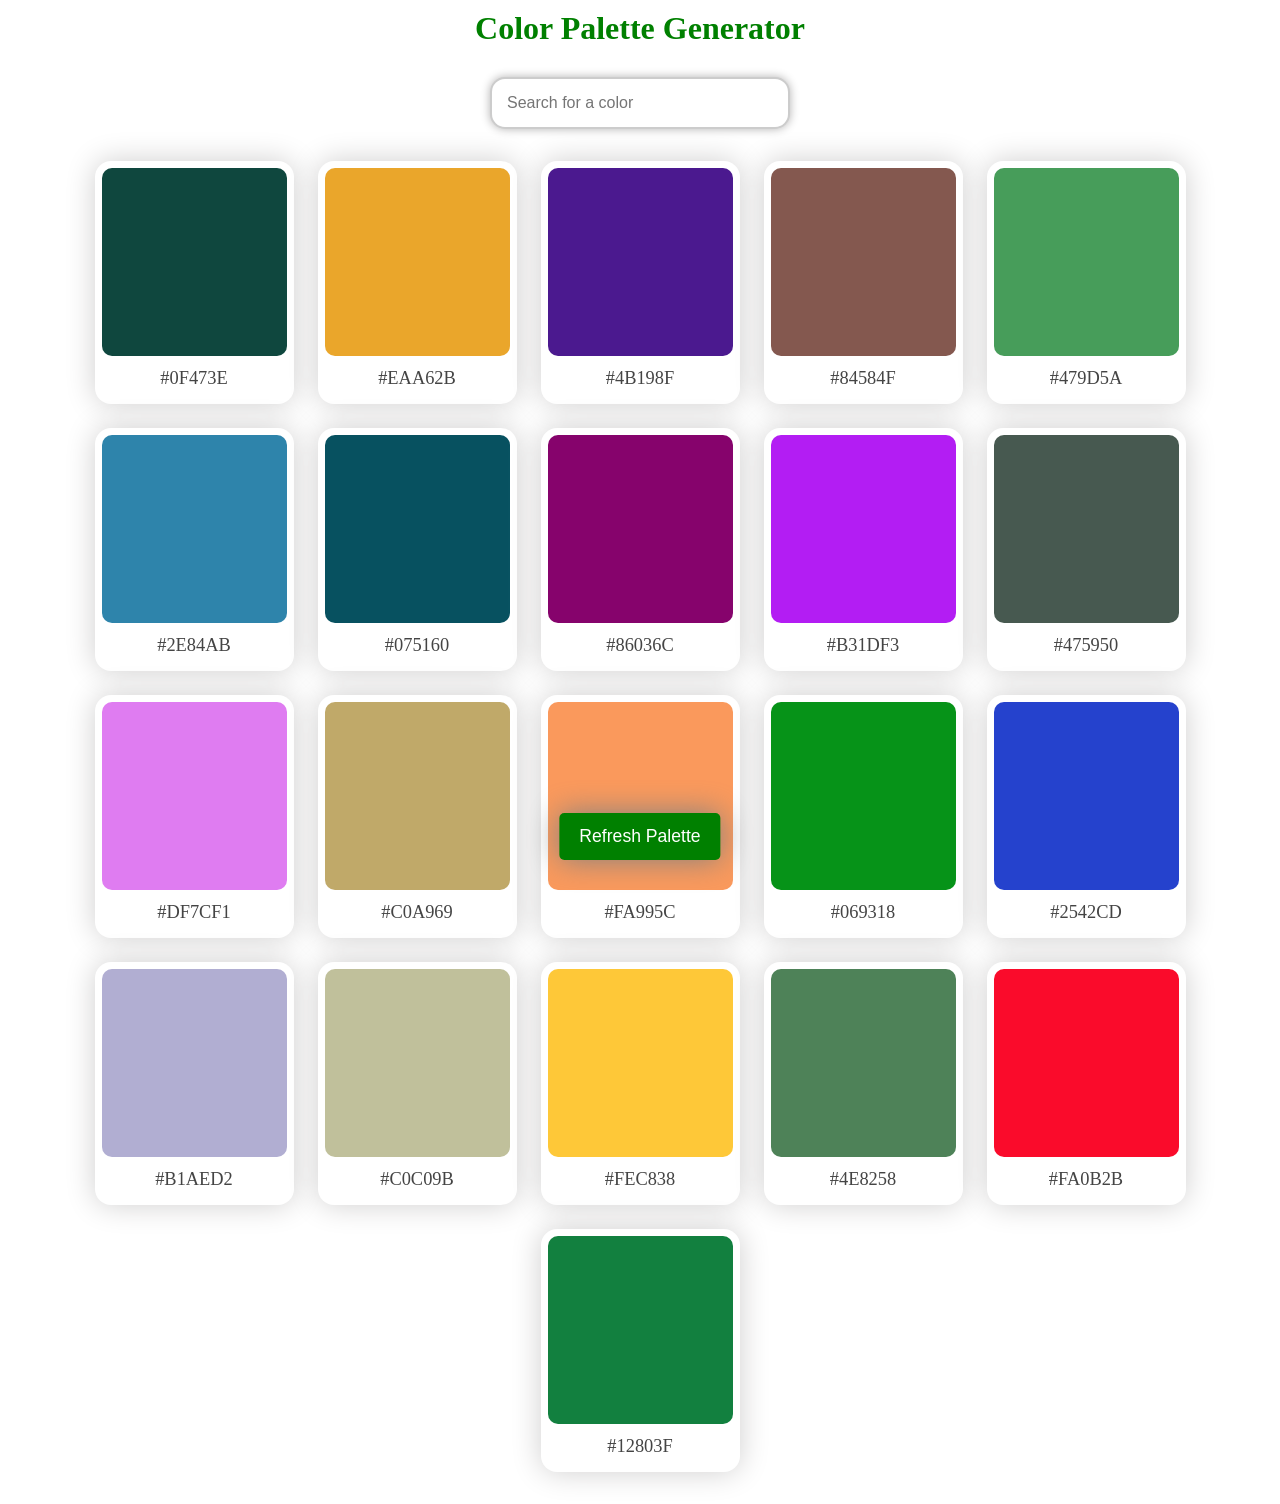
==== test.html @ bf0a802c "first Commit" ====
<!DOCTYPE html>
<html lang="en">

<head>
	<meta charset="UTF-8">
	<meta name="viewport" content="width=device-width,
	initial-scale=1.0">
	<title>Color Palette Generator</title>
	<style>
		* {
			margin: 0;
			padding: 0;
			box-sizing: border-box;
		}

		.container {
			margin: 20px;
			display: flex;
			justify-content: center;
			flex-wrap: wrap;
		}

		.container .color {
			margin: 12px;
			padding: 7px;
			list-style: none;
			cursor: pointer;
			text-align: center;
			background: #fff;
			border-radius: 16px;
			box-shadow: 0 0px 30px 0px rgb(207, 206, 206);
			transition: all 0.3s ease;
		}

		h1 {
			text-align: center;
			padding: 10px;
			color: green;
		}

		.container .color:active {
			transform: scale(0.95);
		}

		.color .rect-box {
			width: 185px;
			height: 188px;
			border-radius: 10px;
		}

		.color:hover .rect-box {
			filter: brightness(107%);
		}

		.color .hex-value {
			display: block;
			color: #444;
			user-select: none;
			font-weight: 500;
			font-size: 1.15rem;
			margin: 12px 0 8px;
			text-transform: uppercase;
		}

		.refresh-btn {
			position: fixed;
			left: 50%;
			bottom: 40px;
			color: #fff;
			cursor: pointer;
			outline: none;
			font-weight: 500;
			font-size: 1.1rem;
			border-radius: 5px;
			background: green;
			padding: 13px 20px;
			border: none;
			transform: translateX(-50%);
			box-shadow: 0 0px 30px 0px grey;
			transition: all 0.3s ease;
		}

		.refresh-btn:hover {
			background: rgb(4, 95, 4);
		}

		.copied-message {
			margin: 10px;
			color: crimson;
			font-weight: bold;
			font-family: 'Courier New',
				Courier, monospace;
		}

		.search-container {
			position: relative;
			margin: 20px auto;
			width: 300px;
		}

		.search-input {
			width: 100%;
			padding: 15px;
			border: 2px solid #ccc;
			border-radius: 15px;
			font-size: 16px;
			outline: none;
			transition: border-color 0.3s;
			box-shadow: 0 0px 10px 0px #b3b2b2;
		}

		.search-input:hover {
			border-color: #007bff;
		}

		@media screen and (max-width: 500px) {
			.container {
				margin: 10px;
			}

			.container .color {
				margin: 8px;
				padding: 5px;
				width: calc(100% / 2 - 20px);
			}

			.color .rect-box {
				width: 100%;
				height: 148px;
			}

			.color .hex-value {
				font-size: 1.05rem;
			}

			.refresh-btn {
				font-size: 1rem;
			}
		}
	</style>
</head>

<body>
	<h1>Color Palette Generator</h1>

	<div class="search-container">
		<input type="text" class="search-input"
			placeholder="Search for a color"
			id="searchInput">
	</div>

	<ul id="colorList" class="container"></ul>

	<button class="refresh-btn" id="refreshBtn">
		Refresh Palette
	</button>

	<script>
		document.addEventListener("DOMContentLoaded", function () {
			const colorList = document.getElementById('colorList');
			const searchInput = document.getElementById('searchInput');
			const refreshBtn = document.getElementById('refreshBtn');

			// Initial color palette generation
			generateColorPalette();

			// Generate color palette function
			function generateColorPalette() {
				const maxColorBoxes = 21;
				const colorListArray = [];

				for (let i = 0; i < maxColorBoxes; i++) {
					const randomHexColor = '#' +
						Math.floor(Math.random()
						* 0xffffff).toString(16).padStart(6, '0');
					colorListArray.push(randomHexColor);
				}

				renderColorList(colorListArray);
			}

			// Render color list
			function renderColorList(colorListArray) {
				colorList.innerHTML = ''; // Clear previous list

				colorListArray.forEach((hexValue, index) => {
					const listItem = document.createElement('li');
					listItem.classList.add('color');
					listItem.innerHTML = `
						<div class="rect-box" style="background:
						${hexValue}"></div>
						<span class="hex-value">${hexValue}</span>
					`;
					listItem.addEventListener('click', () =>
						copyColorToClipboard(hexValue, index));
					colorList.appendChild(listItem);
				});
			}

			// Copy color to clipboard
			function copyColorToClipboard(hexValue, index) {
				navigator.clipboard.writeText(hexValue)
					.then(() => {
						alert('Copied');
					})
					.catch(() => {
						alert('Failed to copy the color code!');
					});
			}

			// Search input event listener
			searchInput.addEventListener('input', () => {
				const searchValue = searchInput.value.toLowerCase();

				const colorMapping = {
					red: ["#FF0000", "#FF5733",
						"#c21919", "#FF6347", "#FF4500"],
					green: ["#00FF00", "#33FF73", "#C3FF00",
						"#228B22", "#008000"],
					blue: ["#0000FF", "#3373FF", "#00C3FF",
						"#1E90FF", "#4169E1"],
					// Add more color mappings as needed
				};

				const matchingColors = colorMapping[searchValue] || [];

				if (matchingColors.length > 0) {
					renderColorList(matchingColors);
				} else {
					generateColorPalette();
				}
			});

			// Refresh button event listener
			refreshBtn.addEventListener('click',
					generateColorPalette);
		});
	</script>
</body>

</html>
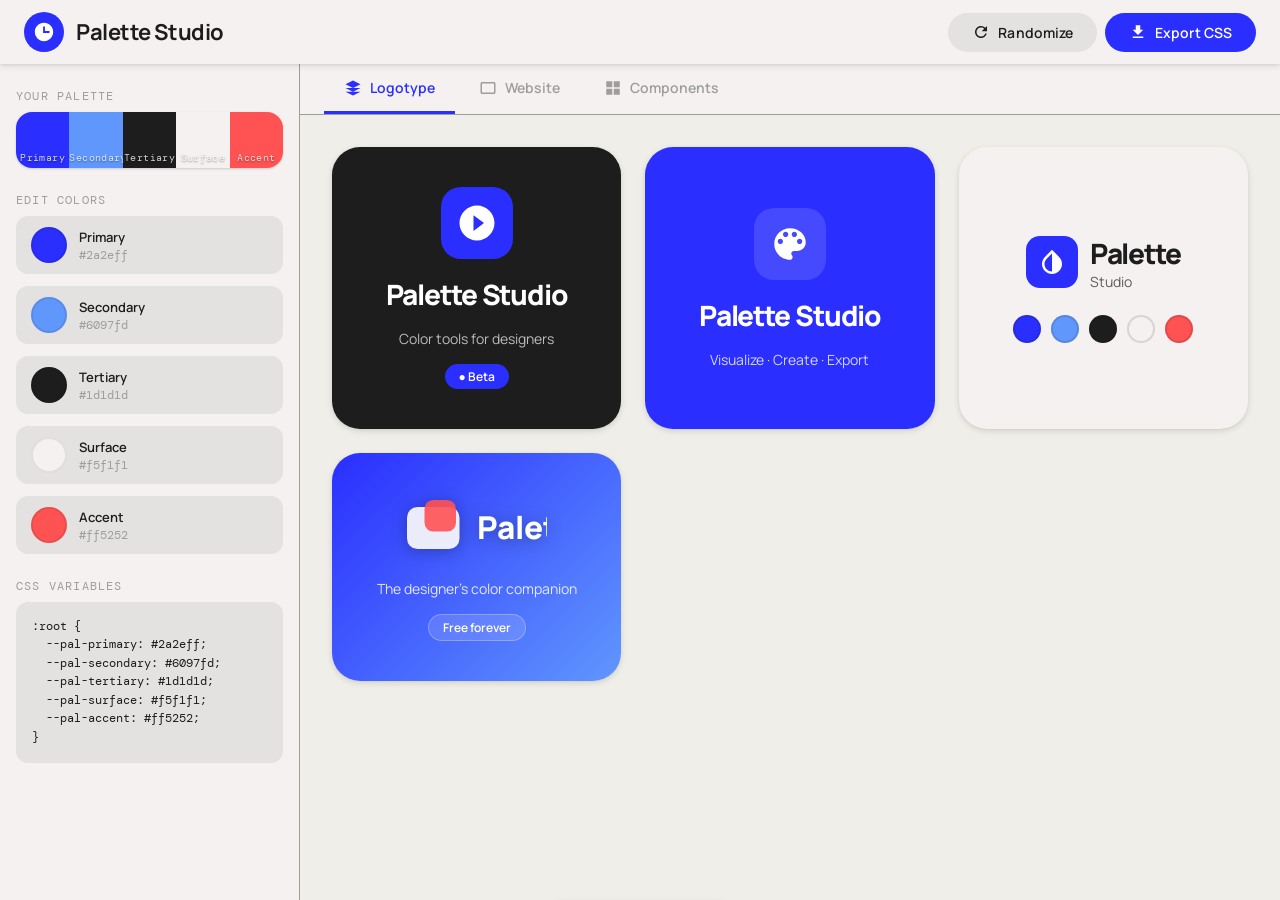
==== commit 8e15c148: "commit home" ====
--- a/test.html
+++ b/test.html
@@ -1,241 +1,1304 @@
 <!DOCTYPE html>
 <html lang="en">
-
 <head>
-	<meta charset="UTF-8">
-	<meta name="viewport" content="width=device-width,
-	initial-scale=1.0">
-	<title>Color Palette Generator</title>
-	<style>
-		* {
-			margin: 0;
-			padding: 0;
-			box-sizing: border-box;
-		}
-
-		.container {
-			margin: 20px;
-			display: flex;
-			justify-content: center;
-			flex-wrap: wrap;
-		}
-
-		.container .color {
-			margin: 12px;
-			padding: 7px;
-			list-style: none;
-			cursor: pointer;
-			text-align: center;
-			background: #fff;
-			border-radius: 16px;
-			box-shadow: 0 0px 30px 0px rgb(207, 206, 206);
-			transition: all 0.3s ease;
-		}
-
-		h1 {
-			text-align: center;
-			padding: 10px;
-			color: green;
-		}
-
-		.container .color:active {
-			transform: scale(0.95);
-		}
-
-		.color .rect-box {
-			width: 185px;
-			height: 188px;
-			border-radius: 10px;
-		}
-
-		.color:hover .rect-box {
-			filter: brightness(107%);
-		}
-
-		.color .hex-value {
-			display: block;
-			color: #444;
-			user-select: none;
-			font-weight: 500;
-			font-size: 1.15rem;
-			margin: 12px 0 8px;
-			text-transform: uppercase;
-		}
-
-		.refresh-btn {
-			position: fixed;
-			left: 50%;
-			bottom: 40px;
-			color: #fff;
-			cursor: pointer;
-			outline: none;
-			font-weight: 500;
-			font-size: 1.1rem;
-			border-radius: 5px;
-			background: green;
-			padding: 13px 20px;
-			border: none;
-			transform: translateX(-50%);
-			box-shadow: 0 0px 30px 0px grey;
-			transition: all 0.3s ease;
-		}
-
-		.refresh-btn:hover {
-			background: rgb(4, 95, 4);
-		}
-
-		.copied-message {
-			margin: 10px;
-			color: crimson;
-			font-weight: bold;
-			font-family: 'Courier New',
-				Courier, monospace;
-		}
-
-		.search-container {
-			position: relative;
-			margin: 20px auto;
-			width: 300px;
-		}
-
-		.search-input {
-			width: 100%;
-			padding: 15px;
-			border: 2px solid #ccc;
-			border-radius: 15px;
-			font-size: 16px;
-			outline: none;
-			transition: border-color 0.3s;
-			box-shadow: 0 0px 10px 0px #b3b2b2;
-		}
-
-		.search-input:hover {
-			border-color: #007bff;
-		}
-
-		@media screen and (max-width: 500px) {
-			.container {
-				margin: 10px;
-			}
-
-			.container .color {
-				margin: 8px;
-				padding: 5px;
-				width: calc(100% / 2 - 20px);
-			}
-
-			.color .rect-box {
-				width: 100%;
-				height: 148px;
-			}
-
-			.color .hex-value {
-				font-size: 1.05rem;
-			}
-
-			.refresh-btn {
-				font-size: 1rem;
-			}
-		}
-	</style>
+  <meta charset="UTF-8">
+  <meta name="viewport" content="width=device-width, initial-scale=1.0">
+  <title>Palette Studio</title>
+  <link rel="preconnect" href="https://fonts.googleapis.com">
+  <link rel="preconnect" href="https://fonts.gstatic.com" crossorigin>
+  <link href="https://fonts.googleapis.com/css2?family=DM+Mono:ital,wght@0,400;1,500&family=Manrope:wght@200..800&display=swap" rel="stylesheet">
+  <style>
+    /* ── MD3 TOKENS ───────────────────────────────────────────── */
+    :root {
+      --md-sys-color-primary:        #2a2eff;
+      --md-sys-color-on-primary:     #ffffff;
+      --md-sys-color-secondary:      #6097fd;
+      --md-sys-color-on-secondary:   #ffffff;
+      --md-sys-color-tertiary:       #1d1d1d;
+      --md-sys-color-on-tertiary:    #f5f1f1;
+      --md-sys-color-surface:        #f5f1f1;
+      --md-sys-color-on-surface:     #1d1d1d;
+      --md-sys-color-outline:        #9f9c9c;
+      --md-sys-color-surface-variant:#e4e1e1;
+
+      --font-main:  "Manrope", sans-serif;
+      --font-label: "DM Mono", monospace;
+
+      --md-sys-shape-medium: 12px;
+      --md-sys-shape-large:  28px;
+      --md-sys-shape-xl:     28px;
+
+      --elevation-1: 0 1px 2px rgba(0,0,0,.06), 0 1px 3px rgba(0,0,0,.10);
+      --elevation-2: 0 1px 2px rgba(0,0,0,.04), 0 2px 6px rgba(0,0,0,.12);
+      --elevation-3: 0 4px 8px rgba(0,0,0,.08), 0 2px 6px rgba(0,0,0,.10);
+
+      /* Palette slots (controlled by user) */
+      --pal-primary:   #2a2eff;
+      --pal-secondary: #6097fd;
+      --pal-tertiary:  #1d1d1d;
+      --pal-surface:   #f5f1f1;
+      --pal-accent:    #ff5252;
+    }
+
+    *, *::before, *::after { box-sizing: border-box; margin: 0; padding: 0; }
+
+    body {
+      font-family: var(--font-main);
+      background: #f0eee8;
+      min-height: 100vh;
+      color: var(--md-sys-color-on-surface);
+    }
+
+    /* ── APP SHELL ────────────────────────────────────────────── */
+    .shell {
+      display: grid;
+      grid-template-rows: auto 1fr;
+      min-height: 100vh;
+    }
+
+    /* ── TOP APP BAR ──────────────────────────────────────────── */
+    .topbar {
+      background: var(--md-sys-color-surface);
+      box-shadow: var(--elevation-2);
+      padding: 0 1.5rem;
+      height: 64px;
+      display: flex;
+      align-items: center;
+      justify-content: space-between;
+      position: sticky;
+      top: 0;
+      z-index: 100;
+    }
+
+    .topbar__brand {
+      display: flex; align-items: center; gap: .75rem;
+    }
+
+    .topbar__icon {
+      width: 40px; height: 40px; border-radius: 50%;
+      background: var(--md-sys-color-primary);
+      display: grid; place-items: center;
+    }
+
+    .topbar__icon svg { width: 22px; height: 22px; fill: white; }
+
+    .topbar__title {
+      font-size: 1.375rem; font-weight: 700;
+      letter-spacing: -.02em;
+    }
+
+    .topbar__actions { display: flex; gap: .5rem; }
+
+    /* ── BODY LAYOUT ──────────────────────────────────────────── */
+    .body {
+      display: grid;
+      grid-template-columns: 300px 1fr;
+      gap: 0;
+      align-items: start;
+    }
+
+    /* ── SIDEBAR ──────────────────────────────────────────────── */
+    .sidebar {
+      background: var(--md-sys-color-surface);
+      border-right: 1px solid var(--md-sys-color-outline);
+      height: calc(100vh - 64px);
+      overflow-y: auto;
+      position: sticky;
+      top: 64px;
+      padding: 1.5rem 1rem;
+      display: flex;
+      flex-direction: column;
+      gap: 1.5rem;
+    }
+
+    .sidebar__section-title {
+      font-family: var(--font-label);
+      font-size: .75rem;
+      letter-spacing: .1em;
+      text-transform: uppercase;
+      color: var(--md-sys-color-outline);
+      margin-bottom: .5rem;
+    }
+
+    /* ── COLOR SLOT ──────────────────────────────────────────── */
+    .color-slots { display: flex; flex-direction: column; gap: .75rem; }
+
+    .color-slot {
+      display: flex;
+      align-items: center;
+      gap: .75rem;
+      background: var(--md-sys-color-surface-variant);
+      border-radius: var(--md-sys-shape-medium);
+      padding: .625rem .875rem;
+      cursor: pointer;
+      transition: box-shadow .2s;
+      border: 1.5px solid transparent;
+    }
+
+    .color-slot:hover { box-shadow: var(--elevation-2); }
+    .color-slot.active { border-color: var(--md-sys-color-primary); }
+
+    .color-slot__swatch {
+      width: 36px; height: 36px;
+      border-radius: 50%;
+      border: 2px solid rgba(0,0,0,.08);
+      flex-shrink: 0;
+      transition: transform .2s;
+      position: relative;
+      overflow: hidden;
+    }
+
+    .color-slot:hover .color-slot__swatch { transform: scale(1.1); }
+
+    .color-slot__swatch input[type="color"] {
+      position: absolute;
+      inset: -4px;
+      width: calc(100% + 8px);
+      height: calc(100% + 8px);
+      opacity: 0;
+      cursor: pointer;
+      border: none;
+      padding: 0;
+    }
+
+    .color-slot__info { flex: 1; min-width: 0; }
+    .color-slot__name {
+      font-size: .8125rem; font-weight: 600; display: block;
+    }
+    .color-slot__hex {
+      font-family: var(--font-label);
+      font-size: .75rem;
+      color: var(--md-sys-color-outline);
+      display: block;
+      margin-top: 1px;
+    }
+
+    /* ── MD3 FILLED BUTTON ────────────────────────────────────── */
+    .md-btn {
+      display: inline-flex; align-items: center; gap: .5rem;
+      padding: .625rem 1.5rem;
+      border-radius: var(--md-sys-shape-xl);
+      border: none;
+      font-family: var(--font-main);
+      font-size: .875rem;
+      font-weight: 600;
+      letter-spacing: .00625em;
+      cursor: pointer;
+      transition: box-shadow .2s, opacity .2s;
+    }
+
+    .md-btn--filled {
+      background: var(--md-sys-color-primary);
+      color: var(--md-sys-color-on-primary);
+    }
+    .md-btn--filled:hover { box-shadow: var(--elevation-3); opacity: .92; }
+
+    .md-btn--tonal {
+      background: var(--md-sys-color-surface-variant);
+      color: var(--md-sys-color-on-surface);
+    }
+    .md-btn--tonal:hover { box-shadow: var(--elevation-2); }
+
+    .md-btn--text {
+      background: transparent;
+      color: var(--md-sys-color-primary);
+      padding: .625rem .75rem;
+    }
+    .md-btn--text:hover { background: rgba(42,46,255,.08); }
+
+    /* ── NAVIGATION RAIL (tabs) ───────────────────────────────── */
+    .tab-nav {
+      display: flex;
+      background: var(--md-sys-color-surface);
+      border-bottom: 1px solid var(--md-sys-color-outline);
+      padding: 0 1.5rem;
+      gap: .25rem;
+    }
+
+    .tab-nav__item {
+      display: flex; align-items: center; gap: .5rem;
+      padding: .875rem 1.25rem;
+      border: none;
+      background: transparent;
+      font-family: var(--font-main);
+      font-size: .875rem;
+      font-weight: 600;
+      color: var(--md-sys-color-outline);
+      cursor: pointer;
+      border-bottom: 3px solid transparent;
+      transition: color .2s, border-color .2s;
+      position: relative;
+    }
+
+    .tab-nav__item.active {
+      color: var(--md-sys-color-primary);
+      border-bottom-color: var(--md-sys-color-primary);
+    }
+
+    .tab-nav__item svg { width: 18px; height: 18px; }
+
+    /* ── CANVAS ───────────────────────────────────────────────── */
+    .canvas-wrap {
+      flex: 1;
+      display: flex;
+      flex-direction: column;
+    }
+
+    .canvas {
+      padding: 2rem;
+      min-height: calc(100vh - 64px - 52px);
+      overflow-y: auto;
+    }
+
+    /* ── PREVIEW PANELS ───────────────────────────────────────── */
+    .preview { display: none; }
+    .preview.active { display: block; }
+
+    /* ======================================================
+       PREVIEW 1 — LOGOTYPE
+    ====================================================== */
+    .logo-preview {
+      display: grid;
+      gap: 1.5rem;
+      grid-template-columns: repeat(auto-fit, minmax(280px, 1fr));
+    }
+
+    .logo-card {
+      border-radius: var(--md-sys-shape-large);
+      overflow: hidden;
+      box-shadow: var(--elevation-2);
+      padding: 2.5rem;
+      display: flex;
+      flex-direction: column;
+      align-items: center;
+      justify-content: center;
+      gap: 1rem;
+      min-height: 200px;
+    }
+
+    .logo-mark {
+      width: 72px; height: 72px;
+      border-radius: 20px;
+      display: grid; place-items: center;
+    }
+
+    .logo-mark svg { width: 42px; height: 42px; }
+
+    .logo-wordmark {
+      font-size: 1.75rem;
+      font-weight: 800;
+      letter-spacing: -.04em;
+    }
+
+    .logo-tagline {
+      font-size: .875rem;
+      opacity: .7;
+    }
+
+    .logo-badge {
+      display: inline-flex;
+      align-items: center;
+      gap: .375rem;
+      padding: .25rem .875rem;
+      border-radius: 999px;
+      font-size: .75rem;
+      font-weight: 600;
+    }
+
+    /* ======================================================
+       PREVIEW 2 — WEBSITE
+    ====================================================== */
+    .site-preview {
+      border-radius: var(--md-sys-shape-large);
+      overflow: hidden;
+      box-shadow: var(--elevation-3);
+    }
+
+    /* mini browser chrome */
+    .browser-bar {
+      background: #e8e8e8;
+      padding: .5rem 1rem;
+      display: flex;
+      align-items: center;
+      gap: .75rem;
+    }
+
+    .browser-dots { display: flex; gap: .375rem; }
+    .browser-dot {
+      width: 12px; height: 12px;
+      border-radius: 50%;
+    }
+
+    .browser-url {
+      flex: 1;
+      background: white;
+      border-radius: 999px;
+      padding: .2rem .875rem;
+      font-family: var(--font-label);
+      font-size: .75rem;
+      color: #555;
+    }
+
+    /* site nav */
+    .site-nav {
+      display: flex;
+      align-items: center;
+      justify-content: space-between;
+      padding: 1rem 2rem;
+    }
+
+    .site-nav__logo { font-weight: 800; font-size: 1.125rem; }
+    .site-nav__links { display: flex; gap: 1.5rem; }
+    .site-nav__link { font-size: .875rem; opacity: .8; }
+
+    /* hero section */
+    .site-hero {
+      padding: 4rem 2rem 3rem;
+      text-align: center;
+    }
+
+    .site-hero__label {
+      display: inline-block;
+      padding: .25rem 1rem;
+      border-radius: 999px;
+      font-size: .75rem;
+      font-weight: 700;
+      letter-spacing: .05em;
+      text-transform: uppercase;
+      margin-bottom: 1.25rem;
+    }
+
+    .site-hero__h1 {
+      font-size: clamp(2rem, 4vw, 3rem);
+      font-weight: 800;
+      line-height: 1.1;
+      letter-spacing: -.03em;
+      margin-bottom: 1rem;
+    }
+
+    .site-hero__sub {
+      font-size: 1rem;
+      opacity: .7;
+      max-width: 440px;
+      margin: 0 auto 2rem;
+    }
+
+    .site-hero__ctas { display: flex; gap: .75rem; justify-content: center; }
+
+    .site-btn {
+      display: inline-flex;
+      align-items: center;
+      gap: .5rem;
+      padding: .75rem 1.75rem;
+      border-radius: 999px;
+      font-size: .9375rem;
+      font-weight: 700;
+      border: none;
+      cursor: pointer;
+    }
+
+    /* feature cards */
+    .site-cards {
+      display: grid;
+      grid-template-columns: repeat(3, 1fr);
+      gap: 1rem;
+      padding: 1.5rem 2rem 2.5rem;
+    }
+
+    .site-card {
+      border-radius: 16px;
+      padding: 1.25rem;
+    }
+
+    .site-card__icon {
+      width: 40px; height: 40px;
+      border-radius: 12px;
+      display: grid; place-items: center;
+      margin-bottom: .75rem;
+    }
+
+    .site-card__icon svg { width: 22px; height: 22px; }
+    .site-card__title { font-weight: 700; font-size: .9375rem; margin-bottom: .375rem; }
+    .site-card__desc { font-size: .8125rem; opacity: .7; line-height: 1.5; }
+
+    /* ======================================================
+       PREVIEW 3 — COMPONENTS
+    ====================================================== */
+    .comp-grid {
+      display: grid;
+      grid-template-columns: repeat(auto-fit, minmax(280px, 1fr));
+      gap: 1.5rem;
+    }
+
+    .comp-card {
+      background: white;
+      border-radius: var(--md-sys-shape-large);
+      padding: 1.5rem;
+      box-shadow: var(--elevation-1);
+    }
+
+    .comp-card__title {
+      font-family: var(--font-label);
+      font-size: .6875rem;
+      text-transform: uppercase;
+      letter-spacing: .1em;
+      color: var(--md-sys-color-outline);
+      margin-bottom: 1.25rem;
+      padding-bottom: .625rem;
+      border-bottom: 1px solid var(--md-sys-color-outline);
+    }
+
+    /* Buttons set */
+    .btn-set { display: flex; flex-wrap: wrap; gap: .625rem; }
+
+    .c-btn {
+      display: inline-flex;
+      align-items: center;
+      gap: .4rem;
+      padding: .5rem 1.25rem;
+      border-radius: 999px;
+      font-size: .8125rem;
+      font-weight: 600;
+      border: none;
+      cursor: pointer;
+    }
+
+    /* Badges */
+    .badge-set { display: flex; flex-wrap: wrap; gap: .5rem; }
+
+    .c-badge {
+      display: inline-flex;
+      align-items: center;
+      gap: .3rem;
+      padding: .25rem .75rem;
+      border-radius: 999px;
+      font-size: .75rem;
+      font-weight: 700;
+    }
+
+    /* Input */
+    .c-input-wrap { position: relative; }
+    .c-input-label {
+      font-size: .75rem;
+      font-weight: 600;
+      display: block;
+      margin-bottom: .375rem;
+    }
+
+    .c-input {
+      width: 100%;
+      padding: .625rem 1rem;
+      border-radius: 12px;
+      border: 1.5px solid var(--md-sys-color-outline);
+      font-family: var(--font-main);
+      font-size: .875rem;
+      background: var(--md-sys-color-surface);
+    }
+
+    .c-input:focus { outline: none; }
+
+    /* Switch */
+    .switch-set { display: flex; flex-direction: column; gap: .625rem; }
+
+    .c-switch-row {
+      display: flex;
+      align-items: center;
+      justify-content: space-between;
+    }
+
+    .c-switch-label { font-size: .875rem; font-weight: 500; }
+
+    .c-switch {
+      width: 48px; height: 28px;
+      border-radius: 999px;
+      position: relative;
+      cursor: pointer;
+      border: 2px solid;
+      transition: background .25s, border-color .25s;
+    }
+
+    .c-switch__thumb {
+      position: absolute;
+      top: 50%;
+      transform: translateY(-50%);
+      width: 20px; height: 20px;
+      border-radius: 50%;
+      background: white;
+      transition: left .25s, width .2s;
+      left: 2px;
+    }
+
+    .c-switch.on .c-switch__thumb { left: calc(100% - 22px); }
+
+    /* Progress */
+    .c-progress-wrap { display: flex; flex-direction: column; gap: .75rem; }
+
+    .c-progress-label { font-size: .8125rem; font-weight: 500; display: flex; justify-content: space-between; }
+
+    .c-progress-bar {
+      height: 8px;
+      border-radius: 999px;
+      overflow: hidden;
+      background: var(--md-sys-color-surface-variant);
+    }
+
+    .c-progress-fill {
+      height: 100%;
+      border-radius: 999px;
+      transition: width .4s;
+    }
+
+    /* Avatar group */
+    .avatar-group { display: flex; gap: .5rem; flex-wrap: wrap; }
+
+    .c-avatar {
+      width: 44px; height: 44px;
+      border-radius: 50%;
+      display: grid; place-items: center;
+      font-weight: 700; font-size: .875rem;
+      border: 2px solid white;
+    }
+
+    /* Alert card */
+    .c-alert {
+      display: flex;
+      gap: .75rem;
+      padding: .875rem 1rem;
+      border-radius: 12px;
+      margin-bottom: .625rem;
+    }
+
+    .c-alert__icon { flex-shrink: 0; }
+    .c-alert__icon svg { width: 20px; height: 20px; }
+    .c-alert__title { font-size: .875rem; font-weight: 700; }
+    .c-alert__body { font-size: .8125rem; opacity: .8; margin-top: .125rem; }
+
+    /* ── PALETTE DISPLAY ──────────────────────────────────────── */
+    .palette-strip {
+      display: flex;
+      border-radius: 16px;
+      overflow: hidden;
+      height: 56px;
+      box-shadow: var(--elevation-1);
+    }
+
+    .palette-strip__swatch {
+      flex: 1;
+      position: relative;
+      cursor: pointer;
+    }
+
+    .palette-strip__name {
+      position: absolute;
+      bottom: 4px;
+      left: 0; right: 0;
+      text-align: center;
+      font-family: var(--font-label);
+      font-size: .6rem;
+      color: rgba(255,255,255,.8);
+      text-shadow: 0 1px 2px rgba(0,0,0,.4);
+      letter-spacing: .04em;
+    }
+
+    /* ── EXPORT CHIP AREA ─────────────────────────────────────── */
+    .export-area {
+      margin-top: .5rem;
+      background: var(--md-sys-color-surface-variant);
+      border-radius: var(--md-sys-shape-medium);
+      padding: 1rem;
+    }
+
+    .export-code {
+      font-family: var(--font-label);
+      font-size: .72rem;
+      line-height: 1.6;
+      white-space: pre;
+      overflow-x: auto;
+      color: var(--md-sys-color-on-surface);
+    }
+
+    /* scrollbar */
+    ::-webkit-scrollbar { width: 6px; height: 6px; }
+    ::-webkit-scrollbar-track { background: transparent; }
+    ::-webkit-scrollbar-thumb { background: var(--md-sys-color-outline); border-radius: 3px; }
+
+    /* ── TOAST ────────────────────────────────────────────────── */
+    .toast {
+      position: fixed;
+      bottom: 2rem;
+      left: 50%;
+      transform: translateX(-50%) translateY(80px);
+      background: var(--md-sys-color-on-surface);
+      color: var(--md-sys-color-surface);
+      padding: .875rem 1.5rem;
+      border-radius: 12px;
+      font-size: .875rem;
+      font-weight: 600;
+      box-shadow: var(--elevation-3);
+      transition: transform .35s cubic-bezier(.34,1.56,.64,1);
+      z-index: 999;
+      white-space: nowrap;
+    }
+
+    .toast.show { transform: translateX(-50%) translateY(0); }
+
+    @media (max-width: 700px) {
+      .body { grid-template-columns: 1fr; }
+      .sidebar {
+        height: auto;
+        position: static;
+        border-right: none;
+        border-bottom: 1px solid var(--md-sys-color-outline);
+      }
+      .site-cards { grid-template-columns: 1fr; }
+    }
+  </style>
 </head>
-
 <body>
-	<h1>Color Palette Generator</h1>
-
-	<div class="search-container">
-		<input type="text" class="search-input"
-			placeholder="Search for a color"
-			id="searchInput">
-	</div>
-
-	<ul id="colorList" class="container"></ul>
-
-	<button class="refresh-btn" id="refreshBtn">
-		Refresh Palette
-	</button>
-
-	<script>
-		document.addEventListener("DOMContentLoaded", function () {
-			const colorList = document.getElementById('colorList');
-			const searchInput = document.getElementById('searchInput');
-			const refreshBtn = document.getElementById('refreshBtn');
-
-			// Initial color palette generation
-			generateColorPalette();
-
-			// Generate color palette function
-			function generateColorPalette() {
-				const maxColorBoxes = 21;
-				const colorListArray = [];
-
-				for (let i = 0; i < maxColorBoxes; i++) {
-					const randomHexColor = '#' +
-						Math.floor(Math.random()
-						* 0xffffff).toString(16).padStart(6, '0');
-					colorListArray.push(randomHexColor);
-				}
-
-				renderColorList(colorListArray);
-			}
-
-			// Render color list
-			function renderColorList(colorListArray) {
-				colorList.innerHTML = ''; // Clear previous list
-
-				colorListArray.forEach((hexValue, index) => {
-					const listItem = document.createElement('li');
-					listItem.classList.add('color');
-					listItem.innerHTML = `
-						<div class="rect-box" style="background:
-						${hexValue}"></div>
-						<span class="hex-value">${hexValue}</span>
-					`;
-					listItem.addEventListener('click', () =>
-						copyColorToClipboard(hexValue, index));
-					colorList.appendChild(listItem);
-				});
-			}
-
-			// Copy color to clipboard
-			function copyColorToClipboard(hexValue, index) {
-				navigator.clipboard.writeText(hexValue)
-					.then(() => {
-						alert('Copied');
-					})
-					.catch(() => {
-						alert('Failed to copy the color code!');
-					});
-			}
-
-			// Search input event listener
-			searchInput.addEventListener('input', () => {
-				const searchValue = searchInput.value.toLowerCase();
-
-				const colorMapping = {
-					red: ["#FF0000", "#FF5733",
-						"#c21919", "#FF6347", "#FF4500"],
-					green: ["#00FF00", "#33FF73", "#C3FF00",
-						"#228B22", "#008000"],
-					blue: ["#0000FF", "#3373FF", "#00C3FF",
-						"#1E90FF", "#4169E1"],
-					// Add more color mappings as needed
-				};
-
-				const matchingColors = colorMapping[searchValue] || [];
-
-				if (matchingColors.length > 0) {
-					renderColorList(matchingColors);
-				} else {
-					generateColorPalette();
-				}
-			});
-
-			// Refresh button event listener
-			refreshBtn.addEventListener('click',
-					generateColorPalette);
-		});
-	</script>
+
+<div class="shell">
+
+  <!-- ── TOP APP BAR ── -->
+  <header class="topbar">
+    <div class="topbar__brand">
+      <div class="topbar__icon">
+        <svg viewBox="0 0 24 24"><path d="M12 2C6.48 2 2 6.48 2 12s4.48 10 10 10 10-4.48 10-10S17.52 2 12 2zm-1 4h2v5h5v2h-7V6z"/></svg>
+      </div>
+      <span class="topbar__title">Palette Studio</span>
+    </div>
+    <div class="topbar__actions">
+      <button class="md-btn md-btn--tonal" id="randomBtn">
+        <svg width="18" height="18" viewBox="0 0 24 24" fill="currentColor">
+          <path d="M17.65 6.35A7.958 7.958 0 0012 4C7.58 4 4 7.58 4 12s3.58 8 8 8c3.73 0 6.84-2.55 7.73-6h-2.08A5.99 5.99 0 0112 18c-3.31 0-6-2.69-6-6s2.69-6 6-6c1.66 0 3.14.69 4.22 1.78L13 11h7V4l-2.35 2.35z"/>
+        </svg>
+        Randomize
+      </button>
+      <button class="md-btn md-btn--filled" id="exportBtn">
+        <svg width="18" height="18" viewBox="0 0 24 24" fill="currentColor">
+          <path d="M19 9h-4V3H9v6H5l7 7 7-7zM5 18v2h14v-2H5z"/>
+        </svg>
+        Export CSS
+      </button>
+    </div>
+  </header>
+
+  <!-- ── BODY ── -->
+  <div class="body">
+
+    <!-- ── SIDEBAR ── -->
+    <aside class="sidebar">
+
+      <div>
+        <p class="sidebar__section-title">Your Palette</p>
+        <div class="palette-strip" id="paletteStrip">
+          <div class="palette-strip__swatch" data-slot="0" style="background:var(--pal-primary)">
+            <span class="palette-strip__name">Primary</span>
+          </div>
+          <div class="palette-strip__swatch" data-slot="1" style="background:var(--pal-secondary)">
+            <span class="palette-strip__name">Secondary</span>
+          </div>
+          <div class="palette-strip__swatch" data-slot="2" style="background:var(--pal-tertiary)">
+            <span class="palette-strip__name">Tertiary</span>
+          </div>
+          <div class="palette-strip__swatch" data-slot="3" style="background:var(--pal-surface)">
+            <span class="palette-strip__name">Surface</span>
+          </div>
+          <div class="palette-strip__swatch" data-slot="4" style="background:var(--pal-accent)">
+            <span class="palette-strip__name">Accent</span>
+          </div>
+        </div>
+      </div>
+
+      <div>
+        <p class="sidebar__section-title">Edit Colors</p>
+        <div class="color-slots" id="colorSlots">
+          <!-- generated by JS -->
+        </div>
+      </div>
+
+      <div>
+        <p class="sidebar__section-title">CSS Variables</p>
+        <div class="export-area">
+          <pre class="export-code" id="cssCode"></pre>
+        </div>
+      </div>
+
+    </aside>
+
+    <!-- ── CANVAS ── -->
+    <div class="canvas-wrap">
+
+      <!-- tab nav -->
+      <nav class="tab-nav">
+        <button class="tab-nav__item active" data-tab="logo">
+          <svg viewBox="0 0 24 24" fill="currentColor"><path d="M12 2L2 7l10 5 10-5-10-5zM2 17l10 5 10-5M2 12l10 5 10-5"/></svg>
+          Logotype
+        </button>
+        <button class="tab-nav__item" data-tab="website">
+          <svg viewBox="0 0 24 24" fill="currentColor"><path d="M20 4H4c-1.1 0-2 .9-2 2v12c0 1.1.9 2 2 2h16c1.1 0 2-.9 2-2V6c0-1.1-.9-2-2-2zm0 14H4V6h16v12z"/></svg>
+          Website
+        </button>
+        <button class="tab-nav__item" data-tab="components">
+          <svg viewBox="0 0 24 24" fill="currentColor"><path d="M3 3h8v8H3V3zm10 0h8v8h-8V3zM3 13h8v8H3v-8zm10 0h8v8h-8v-8z"/></svg>
+          Components
+        </button>
+      </nav>
+
+      <div class="canvas">
+
+        <!-- ── LOGO PREVIEW ── -->
+        <div class="preview active" id="preview-logo">
+          <div class="logo-preview" id="logoPreview"></div>
+        </div>
+
+        <!-- ── WEBSITE PREVIEW ── -->
+        <div class="preview" id="preview-website">
+          <div class="site-preview" id="sitePreview"></div>
+        </div>
+
+        <!-- ── COMPONENTS PREVIEW ── -->
+        <div class="preview" id="preview-components">
+          <div class="comp-grid" id="compPreview"></div>
+        </div>
+
+      </div>
+    </div>
+  </div>
+</div>
+
+<div class="toast" id="toast">Copied to clipboard!</div>
+
+<script>
+/* ═══════════════════════════════════════════════════════════
+   PALETTE STUDIO — JS
+═══════════════════════════════════════════════════════════ */
+
+const PALETTE = [
+  { key: '--pal-primary',   label: 'Primary',   value: '#2a2eff' },
+  { key: '--pal-secondary', label: 'Secondary',  value: '#6097fd' },
+  { key: '--pal-tertiary',  label: 'Tertiary',   value: '#1d1d1d' },
+  { key: '--pal-surface',   label: 'Surface',    value: '#f5f1f1' },
+  { key: '--pal-accent',    label: 'Accent',     value: '#ff5252' },
+];
+
+const root = document.documentElement;
+
+/* ── HELPERS ──────────────────────────────────────────────── */
+function hexToRgb(hex) {
+  const r = parseInt(hex.slice(1,3),16);
+  const g = parseInt(hex.slice(3,5),16);
+  const b = parseInt(hex.slice(5,7),16);
+  return { r, g, b };
+}
+
+function luminance(hex) {
+  const { r, g, b } = hexToRgb(hex);
+  const sRGB = [r,g,b].map(v => {
+    v /= 255;
+    return v <= .03928 ? v/12.92 : Math.pow((v+.055)/1.055, 2.4);
+  });
+  return .2126*sRGB[0] + .7152*sRGB[1] + .0722*sRGB[2];
+}
+
+function contrastColor(hex) {
+  return luminance(hex) > .35 ? '#1d1d1d' : '#ffffff';
+}
+
+function lighten(hex, amount=.25) {
+  let { r, g, b } = hexToRgb(hex);
+  r = Math.min(255, Math.round(r + (255-r)*amount));
+  g = Math.min(255, Math.round(g + (255-g)*amount));
+  b = Math.min(255, Math.round(b + (255-b)*amount));
+  return `#${r.toString(16).padStart(2,'0')}${g.toString(16).padStart(2,'0')}${b.toString(16).padStart(2,'0')}`;
+}
+
+function darken(hex, amount=.2) {
+  let { r, g, b } = hexToRgb(hex);
+  r = Math.max(0, Math.round(r*(1-amount)));
+  g = Math.max(0, Math.round(g*(1-amount)));
+  b = Math.max(0, Math.round(b*(1-amount)));
+  return `#${r.toString(16).padStart(2,'0')}${g.toString(16).padStart(2,'0')}${b.toString(16).padStart(2,'0')}`;
+}
+
+function randomHex() {
+  return '#'+Math.floor(Math.random()*0xffffff).toString(16).padStart(6,'0');
+}
+
+/* ── APPLY PALETTE TO ROOT ────────────────────────────────── */
+function applyPalette() {
+  PALETTE.forEach(p => root.style.setProperty(p.key, p.value));
+  updateStrip();
+  updateSlotSwatches();
+  updateCSSCode();
+  renderAll();
+}
+
+/* ── SIDEBAR SLOTS ────────────────────────────────────────── */
+function buildSlots() {
+  const container = document.getElementById('colorSlots');
+  container.innerHTML = '';
+
+  PALETTE.forEach((p, i) => {
+    const slot = document.createElement('div');
+    slot.className = 'color-slot';
+    slot.innerHTML = `
+      <div class="color-slot__swatch" style="background:${p.value}">
+        <input type="color" value="${p.value}" data-index="${i}">
+      </div>
+      <div class="color-slot__info">
+        <span class="color-slot__name">${p.label}</span>
+        <span class="color-slot__hex" data-hex="${i}">${p.value}</span>
+      </div>
+    `;
+    container.appendChild(slot);
+
+    const input = slot.querySelector('input[type=color]');
+    input.addEventListener('input', e => {
+      PALETTE[i].value = e.target.value;
+      slot.querySelector('.color-slot__swatch').style.background = e.target.value;
+      applyPalette();
+    });
+  });
+}
+
+function updateSlotSwatches() {
+  document.querySelectorAll('[data-index]').forEach(input => {
+    const i = +input.dataset.index;
+    input.value = PALETTE[i].value;
+    input.parentElement.style.background = PALETTE[i].value;
+    document.querySelector(`[data-hex="${i}"]`).textContent = PALETTE[i].value;
+  });
+}
+
+function updateStrip() {
+  const keys = ['primary','secondary','tertiary','surface','accent'];
+  document.querySelectorAll('.palette-strip__swatch').forEach((s, i) => {
+    s.style.background = PALETTE[i].value;
+  });
+}
+
+function updateCSSCode() {
+  const lines = PALETTE.map(p => `  ${p.key}: ${p.value};`).join('\n');
+  document.getElementById('cssCode').textContent = `:root {\n${lines}\n}`;
+}
+
+/* ── RENDER PREVIEWS ──────────────────────────────────────── */
+function renderAll() {
+  renderLogo();
+  renderSite();
+  renderComponents();
+}
+
+/* ── 1. LOGOTYPE ──────────────────────────────────────────── */
+function renderLogo() {
+  const [primary, secondary, tertiary, surface, accent] = PALETTE.map(p => p.value);
+  const onPrimary   = contrastColor(primary);
+  const onSecondary = contrastColor(secondary);
+  const onTertiary  = contrastColor(tertiary);
+  const onSurface   = contrastColor(surface);
+
+  const container = document.getElementById('logoPreview');
+  container.innerHTML = `
+    <!-- Card 1: Dark bg -->
+    <div class="logo-card" style="background:${tertiary}; color:${onTertiary}">
+      <div class="logo-mark" style="background:${primary}">
+        <svg viewBox="0 0 24 24" fill="${onPrimary}"><path d="M12 2C6.48 2 2 6.48 2 12s4.48 10 10 10 10-4.48 10-10S17.52 2 12 2zm-2 14.5v-9l6 4.5-6 4.5z"/></svg>
+      </div>
+      <span class="logo-wordmark">Palette Studio</span>
+      <span class="logo-tagline">Color tools for designers</span>
+      <span class="logo-badge" style="background:${primary}; color:${onPrimary}">
+        ● Beta
+      </span>
+    </div>
+
+    <!-- Card 2: Primary bg -->
+    <div class="logo-card" style="background:${primary}; color:${onPrimary}">
+      <div class="logo-mark" style="background:${onPrimary}22">
+        <svg viewBox="0 0 24 24" fill="${onPrimary}"><path d="M12 3c-4.97 0-9 4.03-9 9s4.03 9 9 9c.83 0 1.5-.67 1.5-1.5 0-.39-.15-.74-.39-1.01-.23-.26-.38-.61-.38-.99 0-.83.67-1.5 1.5-1.5H16c2.76 0 5-2.24 5-5 0-4.42-4.03-8-9-8zm-5.5 9c-.83 0-1.5-.67-1.5-1.5S5.67 9 6.5 9 8 9.67 8 10.5 7.33 12 6.5 12zm3-4C8.67 8 8 7.33 8 6.5S8.67 5 9.5 5s1.5.67 1.5 1.5S10.33 8 9.5 8zm5 0c-.83 0-1.5-.67-1.5-1.5S13.67 5 14.5 5s1.5.67 1.5 1.5S15.33 8 14.5 8zm3 4c-.83 0-1.5-.67-1.5-1.5S16.67 9 17.5 9s1.5.67 1.5 1.5-.67 1.5-1.5 1.5z"/></svg>
+      </div>
+      <span class="logo-wordmark">Palette Studio</span>
+      <span class="logo-tagline" style="opacity:.8">Visualize · Create · Export</span>
+    </div>
+
+    <!-- Card 3: Light/surface bg -->
+    <div class="logo-card" style="background:${surface}; color:${onSurface}">
+      <div style="display:flex;align-items:center;gap:.75rem">
+        <div class="logo-mark" style="background:${primary};width:52px;height:52px;border-radius:14px">
+          <svg viewBox="0 0 24 24" fill="${onPrimary}" style="width:30px;height:30px"><path d="M17.66 7.93L12 2.27 6.34 7.93c-3.12 3.12-3.12 8.19 0 11.31C7.9 20.8 9.95 21.58 12 21.58c2.05 0 4.1-.78 5.66-2.34 3.12-3.12 3.12-8.19 0-11.31zM12 19.59c-1.6 0-3.11-.62-4.24-1.76C6.62 16.69 6 15.19 6 13.59s.62-3.11 1.76-4.24L12 5.1v14.49z"/></svg>
+        </div>
+        <div>
+          <div class="logo-wordmark">Palette</div>
+          <div class="logo-tagline">Studio</div>
+        </div>
+      </div>
+      <div style="display:flex;gap:.625rem;margin-top:.5rem">
+        ${PALETTE.map(p=>`<div style="width:28px;height:28px;border-radius:50%;background:${p.value};border:2px solid ${onSurface}22"></div>`).join('')}
+      </div>
+    </div>
+
+    <!-- Card 4: Gradient accent -->
+    <div class="logo-card" style="background:linear-gradient(135deg,${primary},${secondary}); color:${onPrimary}">
+      <svg viewBox="0 0 80 40" width="140" style="filter:drop-shadow(0 2px 8px rgba(0,0,0,.3))">
+        <rect x="0" y="8" width="30" height="24" rx="6" fill="${onPrimary}" opacity=".9"/>
+        <rect x="10" y="4" width="18" height="18" rx="5" fill="${accent}" opacity=".9"/>
+        <text x="40" y="26" font-family="Manrope,sans-serif" font-weight="800" font-size="18" fill="${onPrimary}">Palette</text>
+      </svg>
+      <span class="logo-tagline" style="color:${onPrimary};opacity:.85">The designer's color companion</span>
+      <span class="logo-badge" style="background:${onPrimary}22; color:${onPrimary}; border:1px solid ${onPrimary}44">
+        Free forever
+      </span>
+    </div>
+  `;
+}
+
+/* ── 2. WEBSITE ───────────────────────────────────────────── */
+function renderSite() {
+  const [primary, secondary, tertiary, surface, accent] = PALETTE.map(p => p.value);
+  const onPrimary = contrastColor(primary);
+  const onSurface = contrastColor(surface);
+  const onTertiary = contrastColor(tertiary);
+  const lightPrimary = lighten(primary, .92);
+
+  document.getElementById('sitePreview').innerHTML = `
+    <!-- browser chrome -->
+    <div class="browser-bar">
+      <div class="browser-dots">
+        <div class="browser-dot" style="background:#ff5f57"></div>
+        <div class="browser-dot" style="background:#febc2e"></div>
+        <div class="browser-dot" style="background:#28c840"></div>
+      </div>
+      <div class="browser-url">palettestudio.design</div>
+    </div>
+
+    <!-- site wrapper -->
+    <div style="background:${surface};color:${onSurface}">
+
+      <!-- nav -->
+      <div class="site-nav" style="border-bottom:1px solid ${onSurface}11">
+        <div class="site-nav__logo" style="color:${primary}">Palette Studio</div>
+        <div class="site-nav__links">
+          <a class="site-nav__link" style="color:${onSurface}">Features</a>
+          <a class="site-nav__link" style="color:${onSurface}">Templates</a>
+          <a class="site-nav__link" style="color:${onSurface}">Pricing</a>
+        </div>
+        <div style="display:flex;gap:.5rem">
+          <div class="site-btn" style="background:transparent;color:${primary};border:1.5px solid ${primary};padding:.5rem 1.25rem;font-size:.8125rem">Log in</div>
+          <div class="site-btn" style="background:${primary};color:${onPrimary};font-size:.8125rem">Get started</div>
+        </div>
+      </div>
+
+      <!-- hero -->
+      <div class="site-hero" style="background:linear-gradient(180deg,${lighten(primary,.94)} 0%,${surface} 100%)">
+        <span class="site-hero__label" style="background:${primary}18;color:${primary}">
+          ✦ Color Design Tool
+        </span>
+        <h1 class="site-hero__h1" style="color:${tertiary}">
+          Beautiful palettes,<br>
+          <span style="color:${primary}">instantly.</span>
+        </h1>
+        <p class="site-hero__sub" style="color:${onSurface}">
+          Pick your colors, preview them on real UI templates, and export clean CSS variables in seconds.
+        </p>
+        <div class="site-hero__ctas">
+          <div class="site-btn" style="background:${primary};color:${onPrimary}">
+            Start for free →
+          </div>
+          <div class="site-btn" style="background:transparent;color:${onSurface};border:1.5px solid ${onSurface}33">
+            View examples
+          </div>
+        </div>
+      </div>
+
+      <!-- cards -->
+      <div class="site-cards">
+        <div class="site-card" style="background:${tertiary};color:${onTertiary}">
+          <div class="site-card__icon" style="background:${primary}">
+            <svg viewBox="0 0 24 24" fill="${onPrimary}"><path d="M12 3c-4.97 0-9 4.03-9 9s4.03 9 9 9c.83 0 1.5-.67 1.5-1.5 0-.39-.15-.74-.39-1.01-.23-.26-.38-.61-.38-.99 0-.83.67-1.5 1.5-1.5H16c2.76 0 5-2.24 5-5 0-4.42-4.03-8-9-8zm-5.5 9c-.83 0-1.5-.67-1.5-1.5S5.67 9 6.5 9 8 9.67 8 10.5 7.33 12 6.5 12zm3-4C8.67 8 8 7.33 8 6.5S8.67 5 9.5 5s1.5.67 1.5 1.5S10.33 8 9.5 8zm5 0c-.83 0-1.5-.67-1.5-1.5S13.67 5 14.5 5s1.5.67 1.5 1.5S15.33 8 14.5 8zm3 4c-.83 0-1.5-.67-1.5-1.5S16.67 9 17.5 9s1.5.67 1.5 1.5-.67 1.5-1.5 1.5z"/></svg>
+          </div>
+          <div class="site-card__title">Smart Palette</div>
+          <div class="site-card__desc" style="color:${onTertiary}">Generate harmonious color palettes with a single click.</div>
+        </div>
+
+        <div class="site-card" style="background:${lighten(primary,.9)};color:${onSurface}">
+          <div class="site-card__icon" style="background:${primary}">
+            <svg viewBox="0 0 24 24" fill="${onPrimary}"><path d="M19 3H5c-1.1 0-2 .9-2 2v14c0 1.1.9 2 2 2h14c1.1 0 2-.9 2-2V5c0-1.1-.9-2-2-2zM9 17H7v-7h2v7zm4 0h-2V7h2v10zm4 0h-2v-4h2v4z"/></svg>
+          </div>
+          <div class="site-card__title">Live Preview</div>
+          <div class="site-card__desc">See your palette applied to real UI components instantly.</div>
+        </div>
+
+        <div class="site-card" style="background:${accent};color:${contrastColor(accent)}">
+          <div class="site-card__icon" style="background:${contrastColor(accent)}22">
+            <svg viewBox="0 0 24 24" fill="${contrastColor(accent)}"><path d="M19 9h-4V3H9v6H5l7 7 7-7zM5 18v2h14v-2H5z"/></svg>
+          </div>
+          <div class="site-card__title">Export CSS</div>
+          <div class="site-card__desc" style="color:${contrastColor(accent)}">One-click export as CSS custom properties. Clean, minimal, ready to paste.</div>
+        </div>
+      </div>
+    </div>
+  `;
+}
+
+/* ── 3. COMPONENTS ────────────────────────────────────────── */
+function renderComponents() {
+  const [primary, secondary, tertiary, surface, accent] = PALETTE.map(p => p.value);
+  const onPrimary   = contrastColor(primary);
+  const onSecondary = contrastColor(secondary);
+  const onTertiary  = contrastColor(tertiary);
+  const onSurface   = contrastColor(surface);
+  const onAccent    = contrastColor(accent);
+
+  document.getElementById('compPreview').innerHTML = `
+
+    <!-- BUTTONS -->
+    <div class="comp-card">
+      <div class="comp-card__title">Buttons</div>
+      <div class="btn-set">
+        <button class="c-btn" style="background:${primary};color:${onPrimary}">
+          Filled
+        </button>
+        <button class="c-btn" style="background:${lighten(primary,.85)};color:${primary}">
+          Tonal
+        </button>
+        <button class="c-btn" style="background:transparent;color:${primary};border:1.5px solid ${primary}">
+          Outlined
+        </button>
+        <button class="c-btn" style="background:${tertiary};color:${onTertiary}">
+          Dark
+        </button>
+        <button class="c-btn" style="background:${accent};color:${onAccent}">
+          ⚡ Accent
+        </button>
+        <button class="c-btn" style="background:${surface};color:${onSurface};border:1px solid ${onSurface}22">
+          Ghost
+        </button>
+      </div>
+    </div>
+
+    <!-- BADGES -->
+    <div class="comp-card">
+      <div class="comp-card__title">Badges & Chips</div>
+      <div class="badge-set">
+        <span class="c-badge" style="background:${primary};color:${onPrimary}">Primary</span>
+        <span class="c-badge" style="background:${secondary};color:${onSecondary}">Secondary</span>
+        <span class="c-badge" style="background:${accent};color:${onAccent}">New</span>
+        <span class="c-badge" style="background:${lighten(primary,.85)};color:${primary}">Beta</span>
+        <span class="c-badge" style="background:${tertiary};color:${onTertiary}">Dark</span>
+        <span class="c-badge" style="background:transparent;color:${primary};border:1.5px solid ${primary}">Outlined</span>
+        <span class="c-badge" style="background:${lighten(accent,.88)};color:${darken(accent,.2)}">● Active</span>
+      </div>
+    </div>
+
+    <!-- INPUTS -->
+    <div class="comp-card">
+      <div class="comp-card__title">Inputs</div>
+      <div style="display:flex;flex-direction:column;gap:.875rem">
+        <div>
+          <label class="c-input-label" style="color:${primary}">Email address</label>
+          <input class="c-input" type="text" placeholder="hello@palette.studio"
+            style="border-color:${primary};color:${onSurface};background:${lighten(primary,.96)}">
+        </div>
+        <div>
+          <label class="c-input-label" style="color:${onSurface}99">Password</label>
+          <input class="c-input" type="text" placeholder="••••••••"
+            style="border-color:${onSurface}33;color:${onSurface}">
+        </div>
+        <button class="c-btn" style="background:${primary};color:${onPrimary};width:100%;justify-content:center;padding:.625rem">
+          Sign in
+        </button>
+      </div>
+    </div>
+
+    <!-- SWITCHES -->
+    <div class="comp-card">
+      <div class="comp-card__title">Toggle Switches</div>
+      <div class="switch-set">
+        <div class="c-switch-row">
+          <span class="c-switch-label">Notifications</span>
+          <div class="c-switch on" style="background:${primary};border-color:${primary}">
+            <div class="c-switch__thumb"></div>
+          </div>
+        </div>
+        <div class="c-switch-row">
+          <span class="c-switch-label">Dark mode</span>
+          <div class="c-switch" style="background:${surface};border-color:${onSurface}44">
+            <div class="c-switch__thumb" style="background:${onSurface}66;left:2px"></div>
+          </div>
+        </div>
+        <div class="c-switch-row">
+          <span class="c-switch-label">Auto-save</span>
+          <div class="c-switch on" style="background:${secondary};border-color:${secondary}">
+            <div class="c-switch__thumb"></div>
+          </div>
+        </div>
+        <div class="c-switch-row">
+          <span class="c-switch-label">Beta features</span>
+          <div class="c-switch on" style="background:${accent};border-color:${accent}">
+            <div class="c-switch__thumb"></div>
+          </div>
+        </div>
+      </div>
+    </div>
+
+    <!-- PROGRESS -->
+    <div class="comp-card">
+      <div class="comp-card__title">Progress Bars</div>
+      <div class="c-progress-wrap">
+        <div>
+          <div class="c-progress-label"><span>Primary</span><span>72%</span></div>
+          <div class="c-progress-bar">
+            <div class="c-progress-fill" style="width:72%;background:${primary}"></div>
+          </div>
+        </div>
+        <div>
+          <div class="c-progress-label"><span>Secondary</span><span>45%</span></div>
+          <div class="c-progress-bar">
+            <div class="c-progress-fill" style="width:45%;background:${secondary}"></div>
+          </div>
+        </div>
+        <div>
+          <div class="c-progress-label"><span>Accent</span><span>88%</span></div>
+          <div class="c-progress-bar">
+            <div class="c-progress-fill" style="width:88%;background:${accent}"></div>
+          </div>
+        </div>
+        <div>
+          <div class="c-progress-label"><span>Tertiary</span><span>30%</span></div>
+          <div class="c-progress-bar">
+            <div class="c-progress-fill" style="width:30%;background:${tertiary}"></div>
+          </div>
+        </div>
+      </div>
+    </div>
+
+    <!-- AVATARS -->
+    <div class="comp-card">
+      <div class="comp-card__title">Avatars</div>
+      <div class="avatar-group">
+        <div class="c-avatar" style="background:${primary};color:${onPrimary}">JD</div>
+        <div class="c-avatar" style="background:${secondary};color:${onSecondary}">SK</div>
+        <div class="c-avatar" style="background:${tertiary};color:${onTertiary}">AL</div>
+        <div class="c-avatar" style="background:${accent};color:${onAccent}">MR</div>
+        <div class="c-avatar" style="background:${lighten(primary,.8)};color:${primary}">+4</div>
+      </div>
+      <div style="margin-top:1rem;display:flex;gap:.625rem">
+        <div class="c-avatar" style="background:${primary};color:${onPrimary};width:56px;height:56px;font-size:1.125rem">A</div>
+        <div>
+          <div style="font-weight:700;font-size:.9375rem">Alex Rivera</div>
+          <div style="font-size:.8125rem;color:${primary}">Product Designer</div>
+          <div style="font-size:.75rem;opacity:.6;margin-top:.125rem">palettestudio.design</div>
+        </div>
+      </div>
+    </div>
+
+    <!-- ALERTS -->
+    <div class="comp-card">
+      <div class="comp-card__title">Alerts</div>
+      <div class="c-alert" style="background:${lighten(primary,.9)};color:${onSurface}">
+        <div class="c-alert__icon">
+          <svg viewBox="0 0 24 24" fill="${primary}" width="20" height="20"><path d="M12 2C6.48 2 2 6.48 2 12s4.48 10 10 10 10-4.48 10-10S17.52 2 12 2zm1 15h-2v-6h2v6zm0-8h-2V7h2v2z"/></svg>
+        </div>
+        <div>
+          <div class="c-alert__title">Palette saved</div>
+          <div class="c-alert__body">Your palette has been exported successfully.</div>
+        </div>
+      </div>
+      <div class="c-alert" style="background:${lighten(accent,.9)};color:${onSurface}">
+        <div class="c-alert__icon">
+          <svg viewBox="0 0 24 24" fill="${accent}" width="20" height="20"><path d="M1 21h22L12 2 1 21zm12-3h-2v-2h2v2zm0-4h-2v-4h2v4z"/></svg>
+        </div>
+        <div>
+          <div class="c-alert__title">Low contrast detected</div>
+          <div class="c-alert__body">Some color combinations may not meet WCAG AA.</div>
+        </div>
+      </div>
+      <div class="c-alert" style="background:${tertiary};color:${onTertiary}">
+        <div class="c-alert__icon">
+          <svg viewBox="0 0 24 24" fill="${onTertiary}" width="20" height="20"><path d="M12 2C6.48 2 2 6.48 2 12s4.48 10 10 10 10-4.48 10-10S17.52 2 12 2zm-2 14.5v-9l6 4.5-6 4.5z"/></svg>
+        </div>
+        <div>
+          <div class="c-alert__title">New template available</div>
+          <div class="c-alert__body">Dashboard template just launched.</div>
+        </div>
+      </div>
+    </div>
+
+    <!-- CARD / PRODUCT -->
+    <div class="comp-card">
+      <div class="comp-card__title">Product Card</div>
+      <div style="border-radius:16px;overflow:hidden;border:1px solid ${onSurface}11;box-shadow:0 2px 8px ${onSurface}0a">
+        <div style="background:linear-gradient(135deg,${primary},${secondary});height:120px;display:grid;place-items:center">
+          <svg viewBox="0 0 24 24" fill="${onPrimary}" width="48" height="48"><path d="M12 3c-4.97 0-9 4.03-9 9s4.03 9 9 9c.83 0 1.5-.67 1.5-1.5 0-.39-.15-.74-.39-1.01-.23-.26-.38-.61-.38-.99 0-.83.67-1.5 1.5-1.5H16c2.76 0 5-2.24 5-5 0-4.42-4.03-8-9-8zm-5.5 9c-.83 0-1.5-.67-1.5-1.5S5.67 9 6.5 9 8 9.67 8 10.5 7.33 12 6.5 12zm3-4C8.67 8 8 7.33 8 6.5S8.67 5 9.5 5s1.5.67 1.5 1.5S10.33 8 9.5 8zm5 0c-.83 0-1.5-.67-1.5-1.5S13.67 5 14.5 5s1.5.67 1.5 1.5S15.33 8 14.5 8zm3 4c-.83 0-1.5-.67-1.5-1.5S16.67 9 17.5 9s1.5.67 1.5 1.5-.67 1.5-1.5 1.5z"/></svg>
+        </div>
+        <div style="padding:1rem">
+          <div style="display:flex;align-items:center;justify-content:space-between;margin-bottom:.5rem">
+            <span style="font-weight:700">Palette Studio Pro</span>
+            <span class="c-badge" style="background:${accent};color:${onAccent}">New</span>
+          </div>
+          <div style="font-size:.8125rem;opacity:.7;margin-bottom:.875rem">All templates, unlimited exports, and priority support.</div>
+          <div style="display:flex;align-items:center;justify-content:space-between">
+            <span style="font-weight:800;font-size:1.125rem;color:${primary}">$9 / mo</span>
+            <button class="c-btn" style="background:${primary};color:${onPrimary};font-size:.8125rem;padding:.5rem 1.125rem">Upgrade</button>
+          </div>
+        </div>
+      </div>
+    </div>
+
+  `;
+}
+
+/* ── TABS ─────────────────────────────────────────────────── */
+document.querySelectorAll('.tab-nav__item').forEach(btn => {
+  btn.addEventListener('click', () => {
+    document.querySelectorAll('.tab-nav__item').forEach(b => b.classList.remove('active'));
+    document.querySelectorAll('.preview').forEach(p => p.classList.remove('active'));
+    btn.classList.add('active');
+    document.getElementById('preview-' + btn.dataset.tab).classList.add('active');
+  });
+});
+
+/* ── RANDOMIZE ────────────────────────────────────────────── */
+document.getElementById('randomBtn').addEventListener('click', () => {
+  const hues = Array.from({length: 5}, () => Math.floor(Math.random()*360));
+  const generate = (h, s=65, l=50) => {
+    const a = s/100, ll = l/100;
+    const f = n => {
+      const k = (n+h/30)%12;
+      const color = ll - a*Math.max(Math.min(k-3,9-k,1),-1);
+      return Math.round(255*color).toString(16).padStart(2,'0');
+    };
+    return `#${f(0)}${f(8)}${f(4)}`;
+  };
+  const base = hues[0];
+  PALETTE[0].value = generate(base, 80, 48);
+  PALETTE[1].value = generate((base+30)%360, 70, 60);
+  PALETTE[2].value = generate((base+180)%360, 20, 15);
+  PALETTE[3].value = generate(base, 10, 96);
+  PALETTE[4].value = generate((base+120)%360, 85, 55);
+
+  buildSlots();
+  applyPalette();
+});
+
+/* ── EXPORT ───────────────────────────────────────────────── */
+document.getElementById('exportBtn').addEventListener('click', () => {
+  const lines = PALETTE.map(p => `  ${p.key}: ${p.value};`).join('\n');
+  const css = `:root {\n${lines}\n}`;
+  navigator.clipboard.writeText(css).then(() => showToast('CSS copied to clipboard!')).catch(() => {
+    showToast('Copy failed — see sidebar');
+  });
+});
+
+function showToast(msg) {
+  const t = document.getElementById('toast');
+  t.textContent = msg;
+  t.classList.add('show');
+  setTimeout(() => t.classList.remove('show'), 2800);
+}
+
+/* ── INIT ─────────────────────────────────────────────────── */
+buildSlots();
+applyPalette();
+</script>
 </body>
-
 </html>
